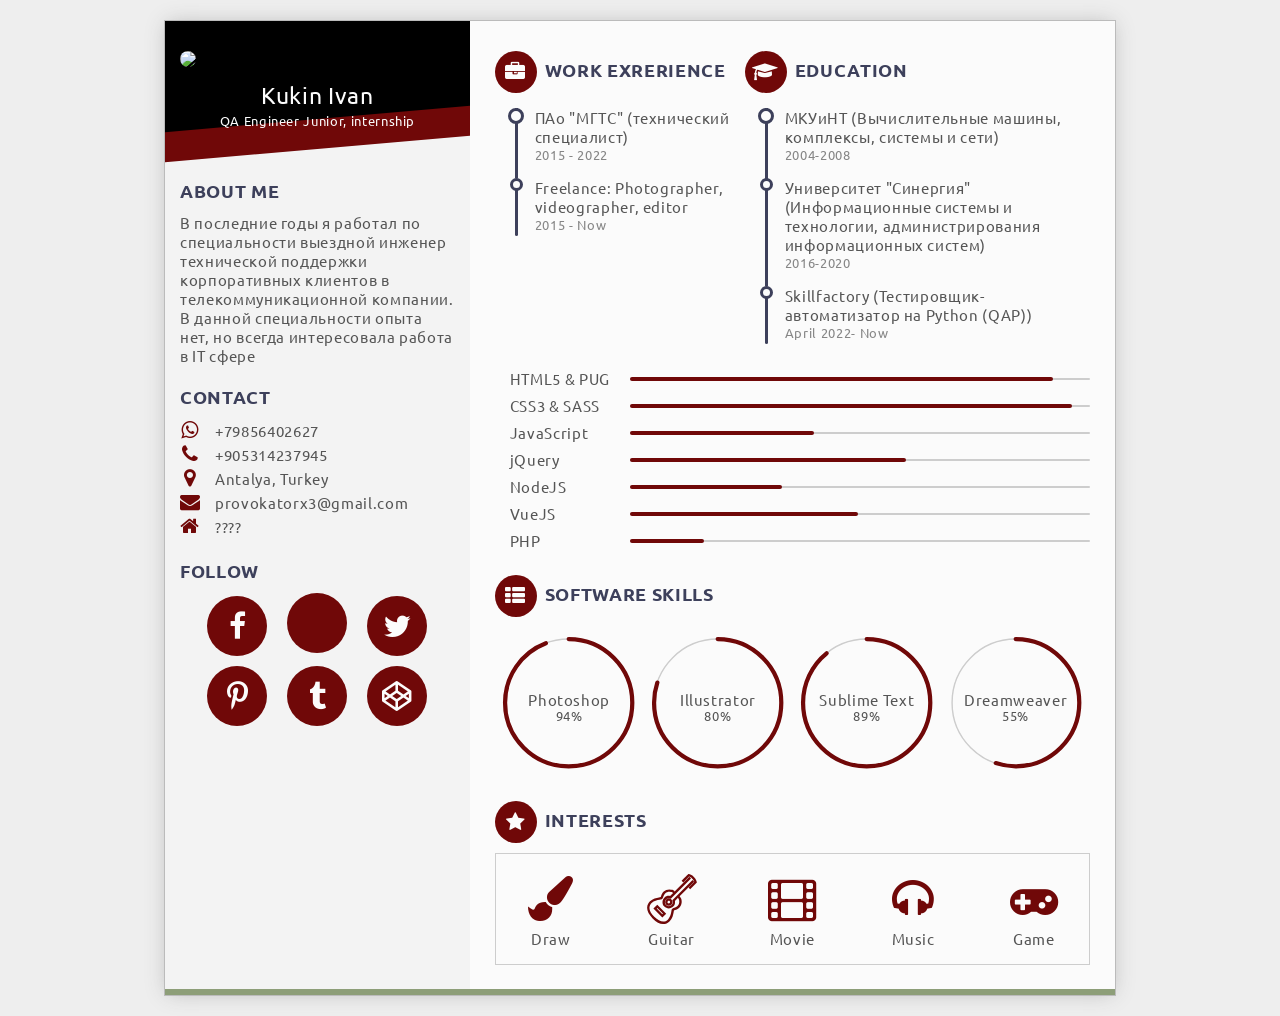
==== index.html @ 9e86ad38 "facebook _blank" ====
<!DOCTYPE html>
<html lang="en" >
<head>
  <meta charset="UTF-8">
  <title>CodePen - Resume</title>
  <link rel='stylesheet' href='https://fonts.googleapis.com/css?family=Ubuntu'>
<link rel='stylesheet' href='https://cdnjs.cloudflare.com/ajax/libs/font-awesome/4.6.3/css/font-awesome.css'>
<link rel='stylesheet' href='https://s.plurk.com/0e89357f530f0a843c68440a020d4eb5.css'><link rel="stylesheet" href="./style.css">

</head>
<body>
<!-- partial:index.partial.html -->
<div class="resume">
  <div class="base">
    <div class="profile">
      <div class="photo"><img src="https://i.ibb.co/k9qRHDN/0-DSC07880.jpg"/></div>
      <div class="info">
        <h4 class="name">Kukin Ivan</h4><small class="job">QA Engineer Junior, internship</small>
      </div>
    </div>
    <div class="about">
      <h3>About me</h3>В последние годы я работал по специальности выездной инженер технической поддержки корпоративных клиентов в телекоммуникационной компании.
В данной специальности опыта нет, но всегда интересовала работа в IT сфере
    </div>
    <div class="contact">
      <h3>Contact</h3>
      <div class="call"><i class="fa fa-whatsapp"></i><span>+79856402627</span></div>
		<div class="call"><i class="fa fa-phone"></i><span>+905314237945</span></div>
      <div class="address"><i class="fa fa-map-marker"></i><span>Antalya, Turkey</span></div>
      <div class="email"><i class="fa fa-envelope"></i><span>provokatorx3@gmail.com</span></div>
      <div class="website"><a href="http://codepen.io/xichen" target="_blank"> <i class="fa fa-home"></i><span>????</span></a></div>
    </div>
    <div class="follow">
      <h3>Follow</h3>
      <div class="box"><a href="https://www.facebook.com/ivan.kukin" target="_blank"><i class="fa fa-facebook"></i></a><a href="javascript:void(0);"><i class="pif-plurkapp"></i></a><a href="javascript:void(0);"><i class="fa fa-twitter"></i></a><a href="javascript:void(0);"><i class="fa fa-pinterest-p"></i></a><a href="javascript:void(0);"><i class="fa fa-tumblr"></i></a><a href="https://codepen.io/xichen/" target="_blank"><i class="fa fa-codepen"></i></a></div>
    </div>
  </div>
  <div class="func">
    <div class="work">
      <h3><i class="fa fa-briefcase"></i>Work Exrerience</h3>
      <ul>
        <li><span>ПАо "МГТС" (технический специалист)</span><small>2015 - 2022</small></li>
        <li><span>Freelance: Photographer, videographer, editor</span><small>2015 - Now</small></li>
    </div>
    <div class="edu">
      <h3><i class="fa fa-graduation-cap"></i>Education</h3>
      <ul>
        <li><span>МКУиНТ (Вычислительные машины, комплексы, системы и сети)</span><small>2004-2008</small></li>
        <li><span>Университет "Синергия" (Информационные системы и технологии, администрирования информационных систем)</span><small>2016-2020</small></li>
		<li><span>Skillfactory (Тестировщик-автоматизатор на Python (QAP))</span><small>April 2022- Now</small></li>
      </ul>
    </div>
    <div class="skills-prog">
<ul>
    <li data-percent="92"><span>HTML5 & PUG</span>
          <div class="skills-bar">
            <div class="bar"></div>
          </div>
    </li>
        <li data-percent="96"><span>CSS3 & SASS</span>
          <div class="skills-bar">
            <div class="bar"></div>
          </div>
        </li>
        <li data-percent="40"><span>JavaScript</span>
          <div class="skills-bar">
            <div class="bar"></div>
          </div>
        </li>
        <li data-percent="60"><span>jQuery</span>
          <div class="skills-bar">
            <div class="bar"></div>
          </div>
        </li>
        <li data-percent="33"><span>NodeJS</span>
          <div class="skills-bar">
            <div class="bar"></div>
          </div>
        </li>
        <li data-percent="52"><span>VueJS</span>
          <div class="skills-bar">
            <div class="bar"></div>
          </div>
        </li>
        <li data-percent="20"><span>PHP</span>
          <div class="skills-bar">
            <div class="bar"></div>
          </div>
        </li>
      </ul>
</div>
    <div class="skills-soft">
      <h3><i class="fa fa-th-list"></i>Software Skills</h3>
      <ul>
        <li data-percent="94">
          <svg viewbox="0 0 100 100">
            <circle cx="50" cy="50" r="45"></circle>
            <circle class="cbar" cx="50" cy="50" r="45"></circle>
          </svg><span>Photoshop</span><small></small>
        </li>
        <li data-percent="80">
          <svg viewbox="0 0 100 100">
            <circle cx="50" cy="50" r="45"></circle>
            <circle class="cbar" cx="50" cy="50" r="45"></circle>
          </svg><span>Illustrator</span><small></small>
        </li>
        <li data-percent="89">
          <svg viewbox="0 0 100 100">
            <circle cx="50" cy="50" r="45"></circle>
            <circle class="cbar" cx="50" cy="50" r="45"></circle>
          </svg><span>Sublime Text</span><small></small>
        </li>
        <li data-percent="55">
          <svg viewbox="0 0 100 100">
            <circle cx="50" cy="50" r="45"></circle>
            <circle class="cbar" cx="50" cy="50" r="45"></circle>
          </svg><span>Dreamweaver</span><small></small>
        </li>
      </ul>
    </div>
    <div class="interests">
      <h3><i class="fa fa-star"></i>Interests</h3>
      <div class="interests-items">
        <div class="draw"><i class="fa fa-paint-brush"></i><span>Draw</span></div>
        <div class="guitar"><i class="guitar">
            <svg xmlns="http://www.w3.org/2000/svg" viewbox="0 0 53.858 53.858">
              <path d="M6.901,37.275l9.621,9.62l4.185-4.184l-9.622-9.624L6.901,37.275z M11.085,36.64l6.019,6.019l-0.593,0.618l-6.059-6.003L11.085,36.64z"></path>
              <path d="M36.868,26.667c-0.353-0.705-0.856-1.542-1.346-2.242l-0.366-0.523l-0.088,0.06L50.797,8.235L49.02,6.461L27.277,28.204l0.252,0.754c0.543,1.579,0.152,3.29-1.022,4.464c-1.669,1.668-4.34,1.669-6.009-0.001c-0.784-0.782-1.232-1.9-1.232-3.067c0-1.143,0.438-2.21,1.232-3.005c1.124-1.123,2.881-1.546,4.408-1.018l0.748,0.25L47.396,4.839l-1.836-1.837L29.236,19.276l0.504-0.856l-0.705-0.473c-0.6-0.375-1.231-0.742-1.753-0.872c-0.72-0.227-1.862-0.498-3.213-0.498c-2.318,0-4.399,0.822-6.015,2.377c-1.597,1.533-2.323,3.29-2.875,4.812l-0.069,0.186c-0.09,0.246-0.268,0.732-0.365,0.901c-0.359,0.105-1.264,0.299-1.836,0.366c-2.677,0.509-6.723,1.279-9.691,4.248c-1.125,1.125-3.021,3.529-3.092,7.005c0,3.62,1.996,7.452,5.934,11.39c3.979,3.979,7.791,5.997,11.329,5.997c2.581,0,4.889-1.009,7.066-3.093c2.968-2.968,3.738-7.01,4.247-9.689c0.05-0.199,0.109-0.512,0.171-0.838c0.05-0.26,0.125-0.657,0.176-0.874c0.246-0.135,0.703-0.342,1.166-0.496c1.475-0.536,3.184-1.245,4.818-2.88c3.178-3.372,2.371-7.568,1.879-9.216L36.868,26.667zM24.847,23.653c-2.265-0.469-4.627,0.241-6.185,1.86c-2.652,2.652-2.652,6.967,0,9.621c1.259,1.259,3.001,1.981,4.78,1.981c1.778,0,3.52-0.723,4.779-1.981c1.623-1.621,2.318-3.96,1.86-6.184l3.281-3.282l0.108,0.162c0.365,0.545,0.758,1.166,0.907,1.616c0.554,1.884,0.782,4.579-1.271,6.727c-1.141,1.197-2.512,1.787-3.826,2.248c-1.058,0.377-1.802,0.715-2.28,1.264l-0.095,0.123c-0.237,0.396-0.427,1.125-0.699,2.692c-0.359,2.051-1.027,5.867-3.528,8.429c-1.555,1.556-3.305,2.344-5.2,2.344c-2.856,0.001-6.192-1.793-9.645-5.185c-3.499-3.497-5.244-6.729-5.188-9.615c0-2.383,1.275-4.16,2.345-5.229c2.489-2.488,6.207-3.139,8.424-3.527c1.591-0.265,2.321-0.47,2.786-0.782l0.122-0.106c0.477-0.407,0.74-1.046,1.046-1.786l0.279-0.68c0.464-1.169,0.99-2.494,2.163-3.612c1.147-1.097,2.573-1.652,4.237-1.652c1.184,0,2.166,0.288,2.466,0.376c0.149,0.05,0.391,0.183,0.625,0.312c0.214,0.118,0.432,0.236,0.628,0.324l0.381,0.254L24.847,23.653z"></path>
              <path d="M23.458,26.252c-1.04,0.075-2.044,0.525-2.757,1.238c-0.762,0.762-1.174,1.772-1.161,2.844c0.013,1.041,0.429,2.003,1.161,2.699c0.77,0.771,1.739,1.178,2.804,1.178c1.035,0,2.056-0.43,2.803-1.177c0.77-0.769,1.177-1.739,1.177-2.802c0-1.034-0.43-2.056-1.177-2.802c-0.768-0.77-1.735-1.178-2.842-1.178C23.462,26.252,23.46,26.252,23.458,26.252z M22.477,29.327c0.265-0.265,0.659-0.43,1.027-0.43c0.409,0,0.735,0.136,1.07,0.468c0.198,0.166,0.326,0.529,0.326,0.928c0,0.408-0.137,0.735-0.43,1.028c-0.521,0.518-1.489,0.546-1.993,0C21.927,30.771,21.927,29.876,22.477,29.327z"></path>
              <path d="M53.605,8.544l-0.002,0c-0.109-0.623-0.848-3.106-3.078-5.336c-2.085-2.084-4.648-2.96-5.332-3.079L44.546,0l-0.491,0.491c0,0-5.991,5.991-6.301,6.3l-0.457,0.455l1.775,1.776L45.295,2.8c0.867,0.332,2.211,0.988,3.455,2.184c1.186,1.185,1.848,2.562,2.184,3.455l-6.221,6.223l1.773,1.774l7.248-7.246L53.605,8.544z"></path>
            </svg></i><span>Guitar</span></div>
        <div class="movie"><i class="fa fa-film"></i><span>Movie</span></div>
        <div class="music"><i class="fa fa-headphones"></i><span>Music</span></div>
        <div class="game"><i class="fa fa-gamepad"></i><span>Game</span></div>
      </div>
    </div>
  </div>
</div>
<!-- partial -->
  <script src='https://cdnjs.cloudflare.com/ajax/libs/jquery/2.2.4/jquery.min.js'></script><script  src="./script.js"></script>

</body>
</html>
---- style.css ----
@charset "UTF-8";
* {
  outline: none;
}

body, html {
  margin: 0;
  background: #eee;
  font-family: "Ubuntu", "微軟正黑體", sans-serif;
  letter-spacing: 0.65px;
  font-size: 15px;
  color: #555;
  cursor: default;
}

a {
  text-decoration: none;
  color: #555;
  display: block;
  transition-duration: 0.3s;
}

ul {
  list-style-type: none;
  padding: 0;
}

h3 {
  color: #3d405b;
  margin: 10px 0;
  text-transform: uppercase;
  font-size: 18px;
}

.resume {
  width: 950px;
  background: #fbfbfb;
  margin: 20px auto;
  border: 1px solid #bbb;
  box-shadow: 0 0 20px -3px #bbb;
  position: relative;
  display: flex;
}
.resume::before {
  content: "";
  width: 100%;
  height: 6px;
  background: #8d9e78;
  position: absolute;
  bottom: 0;
  left: 0;
}
.resume::after {
  content: "";
  display: block;
  clear: both;
}
.resume .base, .resume .func {
  box-sizing: border-box;
  float: left;
}
.resume .base > div, .resume .func > div {
  padding-bottom: 10px;
}
.resume .base > div:last-of-type, .resume .func > div:last-of-type {
  padding-bottom: 0;
}
.resume .base {
  width: 330px;
  padding: 30px 15px;
  background: rgba(238, 238, 238, 0.6);
}
.resume .base .profile {
  background: #000000;
  padding: 30px 15px 5px 15px;
  margin: -30px -15px 45px -15px;
  position: relative;
  z-index: 2;
}
.resume .base .profile::after {
  content: "";
  position: absolute;
  background: #700808;
  width: 100%;
  height: 30px;
  bottom: -15px;
  left: 0;
  transform: skewY(-5deg);
  z-index: -1;
}
.resume .base .profile .photo img {
  width: 100%;
  border-radius: 50%;
}
.resume .base .profile .info {
  text-align: center;
  color: #fcfcfc;
}
.resume .base .profile .info .name {
  margin-top: 10px;
  margin-bottom: 0;
  font-size: 1.5em;
  font-weight: normal;
}
.resume .base .contact div {
  line-height: 24px;
}
.resume .base .contact div a:hover {
  color: #e07a5f;
}
.resume .base .contact div a:hover span::after {
  width: 100%;
}
.resume .base .contact div:hover i {
  color: #e07a5f;
}
.resume .base .contact div i {
  color: #700808;
  width: 20px;
  height: 20px;
  font-size: 20px;
  text-align: center;
  margin-right: 15px;
  transition-duration: 0.3s;
}
.resume .base .contact div span {
  position: relative;
}
.resume .base .contact div span::after {
  content: "";
  position: absolute;
  background: #e07a5f;
  height: 1px;
  width: 0;
  bottom: 0;
  left: 0;
  transition-duration: 0.3s;
}
.resume .base .follow .box {
  text-align: center;
  vertical-align: middle;
}
.resume .base .follow .box a {
  display: inline-block;
  vertical-align: text-bottom;
}
.resume .base .follow .box a:hover i {
  background: #e07a5f;
  border-radius: 5px;
  transform: rotate(45deg) scale(0.8);
}
.resume .base .follow .box a:hover i::before {
  transform: rotate(-45deg) scale(1.5);
}
.resume .base .follow .box i {
  display: inline-block;
  font-size: 30px;
  background: #700808;
  width: 60px;
  height: 60px;
  border-radius: 50%;
  line-height: 60px;
  color: #fcfcfc;
  margin: 0 10px 10px 10px;
  transition-duration: 0.3s;
}
.resume .base .follow .box i::before {
  transition-duration: 0.3s;
}
.resume .base .follow .box i.fa::before {
  display: block;
}
.resume .func {
  width: 700px;
  padding: 30px 25px;
}
.resume .func:hover > div {
  transition-duration: 0.3s;
}
.resume .func:hover > div:hover h3 {
  letter-spacing: 1.6px;
}
.resume .func:hover > div:hover h3 i {
  transform: scale(1.2);
}
.resume .func:hover > div:not(:hover) {
  opacity: 0.5;
}
.resume .func h3 {
  transition-duration: 0.3s;
  margin-top: 0;
}
.resume .func h3 i {
  color: #fcfcfc;
  background: #700808;
  width: 42px;
  height: 42px;
  font-size: 20px;
  line-height: 42px;
  border-radius: 50%;
  text-align: center;
  vertical-align: middle;
  margin-right: 8px;
  transition-duration: 0.3s;
}
.resume .func .work, .resume .func .edu {
  float: left;
}
.resume .func .work small, .resume .func .edu small {
  display: block;
  opacity: 0.7;
}
.resume .func .work ul li, .resume .func .edu ul li {
  position: relative;
  margin-left: 15px;
  padding-left: 25px;
  padding-bottom: 15px;
}
.resume .func .work ul li:hover::before, .resume .func .edu ul li:hover::before {
  animation: circle 1.2s infinite;
}
.resume .func .work ul li:hover span, .resume .func .edu ul li:hover span {
  color: #e07a5f;
}
@keyframes circle {
  from {
    box-shadow: 0 0 0 0px #3d405b;
  }
  to {
    box-shadow: 0 0 0 6px rgba(61, 64, 91, 0);
  }
}
.resume .func .work ul li:first-of-type::before, .resume .func .edu ul li:first-of-type::before {
  width: 10px;
  height: 10px;
  left: -2px;
}
.resume .func .work ul li:last-of-type, .resume .func .edu ul li:last-of-type {
  padding-bottom: 3px;
}
.resume .func .work ul li:last-of-type::after, .resume .func .edu ul li:last-of-type::after {
  border-radius: 1.5px;
}
.resume .func .work ul li::before, .resume .func .work ul li::after, .resume .func .edu ul li::before, .resume .func .edu ul li::after {
  content: "";
  display: block;
  position: absolute;
}
.resume .func .work ul li::before, .resume .func .edu ul li::before {
  width: 7px;
  height: 7px;
  border: 3px solid #3d405b;
  background: #fcfcfc;
  border-radius: 50%;
  left: 0;
  z-index: 1;
}
.resume .func .work ul li::after, .resume .func .edu ul li::after {
  width: 3px;
  height: 100%;
  background: #3d405b;
  left: 5px;
  top: 0;
}
.resume .func .work ul li span, .resume .func .edu ul li span {
  transition-duration: 0.3s;
}
.resume .func .work {
  width: 42%;
}
.resume .func .edu {
  width: 58%;
}
.resume .func .skills-prog {
  clear: both;
}
.resume .func .skills-prog ul {
  margin-left: 15px;
}
.resume .func .skills-prog ul li {
  margin-bottom: 8px;
  display: flex;
  align-items: center;
  transition-duration: 0.3s;
}
.resume .func .skills-prog ul li:hover {
  color: #e07a5f;
}
.resume .func .skills-prog ul li:hover .skills-bar .bar {
  background: #e07a5f;
  box-shadow: 0 0 0 1px #e07a5f;
}
.resume .func .skills-prog ul li span {
  display: block;
  width: 120px;
}
.resume .func .skills-prog ul li .skills-bar {
  background: #cdcdcd;
  height: 2px;
  width: calc(100% - 120px);
  position: relative;
  border-radius: 2px;
}
.resume .func .skills-prog ul li .skills-bar .bar {
  position: absolute;
  top: -1px;
  height: 4px;
  background: #700808;
  box-shadow: 0 0 0 #700808;
  border-radius: 5px;
}
.resume .func .skills-soft ul {
  display: flex;
  justify-content: space-between;
  text-align: center;
}
.resume .func .skills-soft ul li {
  position: relative;
}
.resume .func .skills-soft ul li:hover svg .cbar {
  stroke: #e07a5f;
  stroke-width: 4px;
}
.resume .func .skills-soft ul li:hover span, .resume .func .skills-soft ul li:hover small {
  transform: scale(1.2);
}
.resume .func .skills-soft ul li svg {
  width: 95%;
  fill: transparent;
  transform: rotate(-90deg);
}
.resume .func .skills-soft ul li svg circle {
  stroke-width: 1px;
  stroke: #cdcdcd;
}
.resume .func .skills-soft ul li svg .cbar {
  stroke-width: 3px;
  stroke: #700808;
  stroke-linecap: round;
}
.resume .func .skills-soft ul li span, .resume .func .skills-soft ul li small {
  position: absolute;
  display: block;
  width: 100%;
  top: 52%;
  transition-duration: 0.3s;
}
.resume .func .skills-soft ul li span {
  top: 40%;
}
.resume .func .interests-items {
  box-sizing: border-box;
  padding: 15px;
  width: 100%;
  border: 1px solid #cdcdcd;
  text-align: center;
  display: flex;
  justify-content: space-between;
}
.resume .func .interests-items div {
  display: inline-block;
  width: 80px;
  height: 80px;
}
.resume .func .interests-items div:hover i {
  transform: scale(1.2);
}
.resume .func .interests-items div:hover span {
  color: #e07a5f;
  transition-duration: 0.3s;
}
.resume .func .interests-items div i {
  font-size: 45px;
  width: 60px;
  height: 60px;
  line-height: 60px;
  color: #700808;
  transition-duration: 0.3s;
}
.resume .func .interests-items div i.guitar {
  display: block;
  margin: 0 auto;
}
.resume .func .interests-items div i.guitar svg {
  width: 50px;
  height: 50px;
  margin-top: 5px;
  fill: #700808;
}
.resume .func .interests-items div span {
  display: block;
}
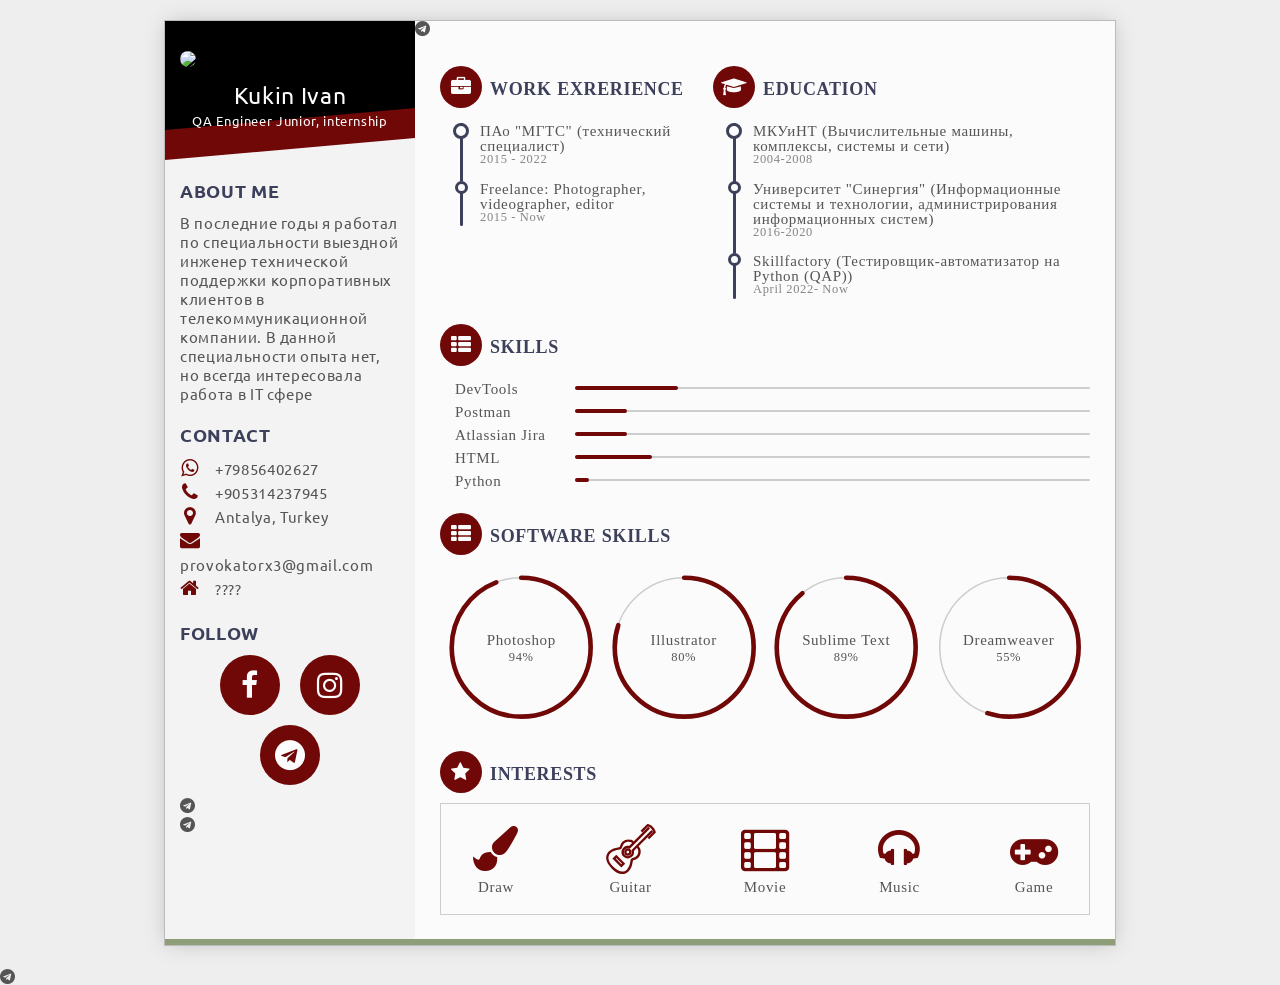
==== commit 561d2850: "add social link" ====
--- a/index.html
+++ b/index.html
@@ -4,7 +4,7 @@
   <meta charset="UTF-8">
   <title>CodePen - Resume</title>
   <link rel='stylesheet' href='https://fonts.googleapis.com/css?family=Ubuntu'>
-<link rel='stylesheet' href='https://cdnjs.cloudflare.com/ajax/libs/font-awesome/4.6.3/css/font-awesome.css'>
+<link rel='stylesheet' href='https://cdnjs.cloudflare.com/ajax/libs/font-awesome/4.7.0/css/font-awesome.css'>
 <link rel='stylesheet' href='https://s.plurk.com/0e89357f530f0a843c68440a020d4eb5.css'><link rel="stylesheet" href="./style.css">
 
 </head>
@@ -32,7 +32,7 @@
     </div>
     <div class="follow">
       <h3>Follow</h3>
-      <div class="box"><a href="https://www.facebook.com/ivan.kukin" target="_blank"><i class="fa fa-facebook"></i></a><a href="javascript:void(0);"><i class="pif-plurkapp"></i></a><a href="javascript:void(0);"><i class="fa fa-twitter"></i></a><a href="javascript:void(0);"><i class="fa fa-pinterest-p"></i></a><a href="javascript:void(0);"><i class="fa fa-tumblr"></i></a><a href="https://codepen.io/xichen/" target="_blank"><i class="fa fa-codepen"></i></a></div>
+      <div class="box"><a href="https://www.facebook.com/ivan.kukin" target="_blank"><i class="fa fa-facebook"></i></a><a href="https://www.instagram.com/provocatorx3/" target="_blank"><i class="fa fa-instagram"></i></a><a href="https://t.me/Provox3" target="_blank"><i class="fa fa-telegram"></a></div>
     </div>
   </div>
   <div class="func">
@@ -51,38 +51,29 @@
       </ul>
     </div>
     <div class="skills-prog">
+		<h3><i class="fa fa-th-list"></i>Skills</h3>
 <ul>
-    <li data-percent="92"><span>HTML5 & PUG</span>
+    <li data-percent="20"><span>DevTools</span>
           <div class="skills-bar">
             <div class="bar"></div>
           </div>
     </li>
-        <li data-percent="96"><span>CSS3 & SASS</span>
+        <li data-percent="10"><span>Postman</span>
           <div class="skills-bar">
             <div class="bar"></div>
           </div>
         </li>
-        <li data-percent="40"><span>JavaScript</span>
+        <li data-percent="10"><span>Atlassian Jira</span>
           <div class="skills-bar">
             <div class="bar"></div>
           </div>
         </li>
-        <li data-percent="60"><span>jQuery</span>
+        <li data-percent="15"><span>HTML</span>
           <div class="skills-bar">
             <div class="bar"></div>
           </div>
         </li>
-        <li data-percent="33"><span>NodeJS</span>
-          <div class="skills-bar">
-            <div class="bar"></div>
-          </div>
-        </li>
-        <li data-percent="52"><span>VueJS</span>
-          <div class="skills-bar">
-            <div class="bar"></div>
-          </div>
-        </li>
-        <li data-percent="20"><span>PHP</span>
+        <li data-percent="3"><span>Python</span>
           <div class="skills-bar">
             <div class="bar"></div>
           </div>
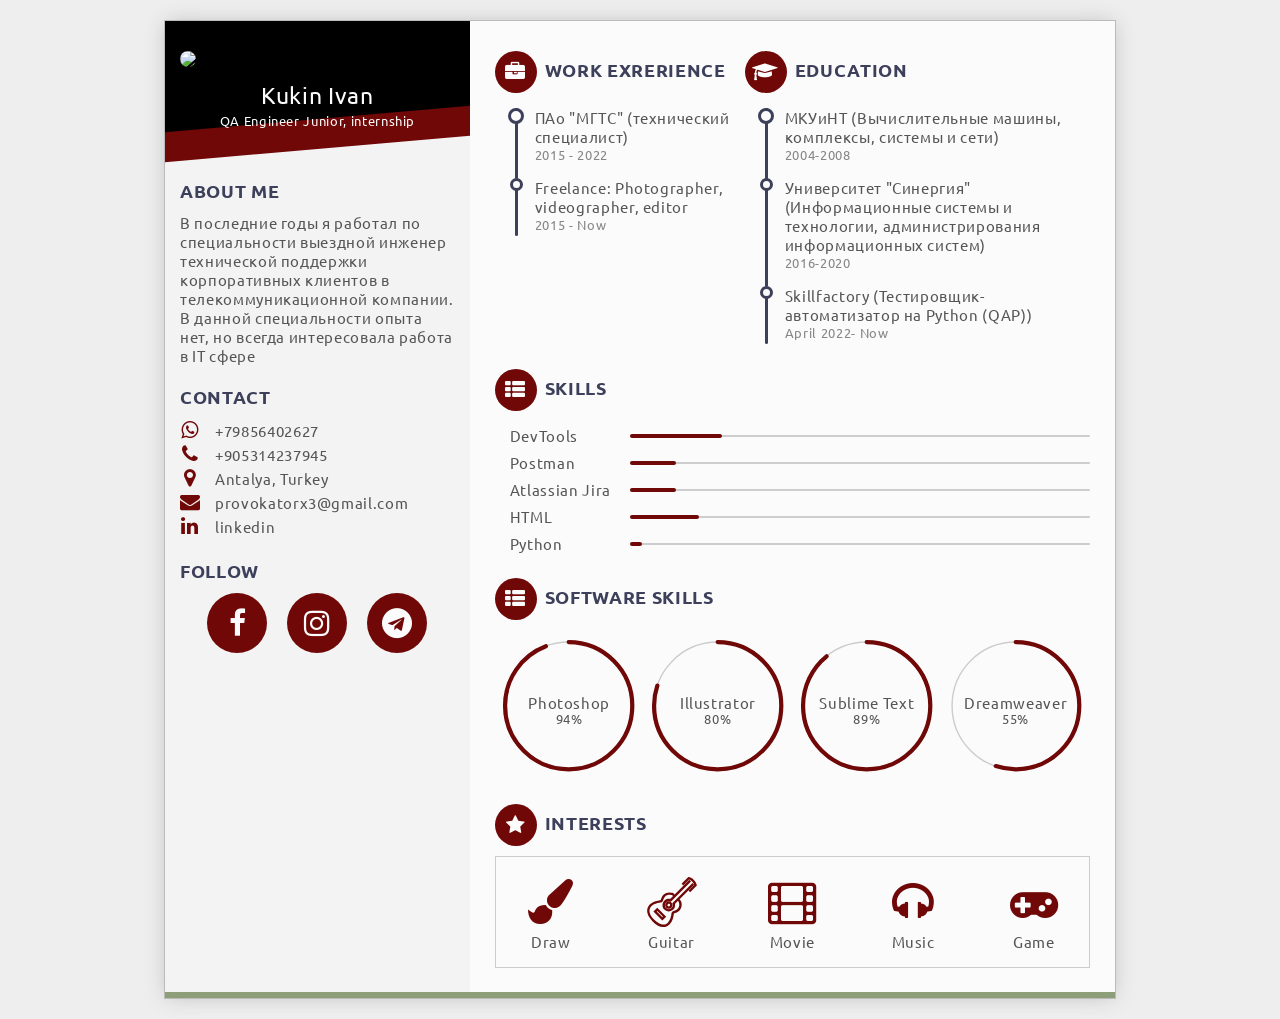
==== commit 3f083254: "add social link" ====
--- a/index.html
+++ b/index.html
@@ -28,11 +28,11 @@
 		<div class="call"><i class="fa fa-phone"></i><span>+905314237945</span></div>
       <div class="address"><i class="fa fa-map-marker"></i><span>Antalya, Turkey</span></div>
       <div class="email"><i class="fa fa-envelope"></i><span>provokatorx3@gmail.com</span></div>
-      <div class="website"><a href="http://codepen.io/xichen" target="_blank"> <i class="fa fa-home"></i><span>????</span></a></div>
+      <div class="website"><a href="https://www.linkedin.com/in/ivan-kukin-360558244/" target="_blank"> <i class="fa fa-linkedin"></i><span>linkedin</span></a></div>
     </div>
     <div class="follow">
       <h3>Follow</h3>
-      <div class="box"><a href="https://www.facebook.com/ivan.kukin" target="_blank"><i class="fa fa-facebook"></i></a><a href="https://www.instagram.com/provocatorx3/" target="_blank"><i class="fa fa-instagram"></i></a><a href="https://t.me/Provox3" target="_blank"><i class="fa fa-telegram"></a></div>
+      <div class="box"><a href="https://www.facebook.com/ivan.kukin" target="_blank"><i class="fa fa-facebook"></i></a><a href="https://www.instagram.com/provocatorx3/" target="_blank"><i class="fa fa-instagram"></i></a><a href="https://t.me/Provox3" target="_blank"><i class="fa fa-telegram"></i></a></div>
     </div>
   </div>
   <div class="func">
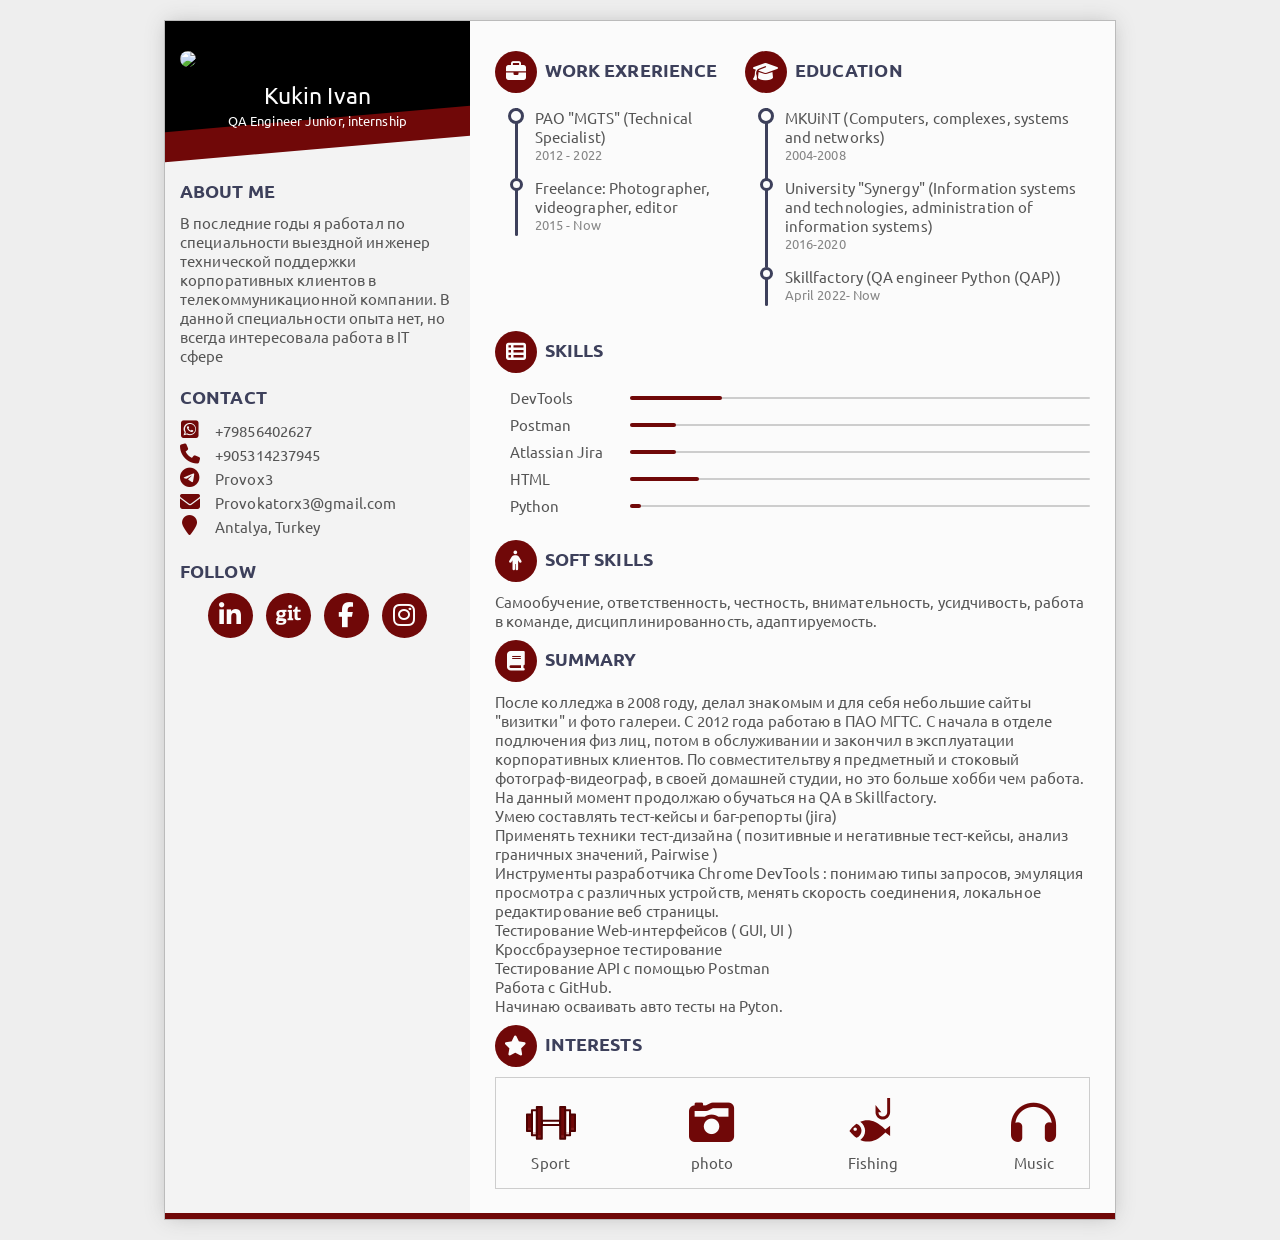
==== commit 4382906e: "edit Follow, add  soft skills and summary" ====
--- a/index.html
+++ b/index.html
@@ -4,7 +4,8 @@
   <meta charset="UTF-8">
   <title>CodePen - Resume</title>
   <link rel='stylesheet' href='https://fonts.googleapis.com/css?family=Ubuntu'>
-<link rel='stylesheet' href='https://cdnjs.cloudflare.com/ajax/libs/font-awesome/4.7.0/css/font-awesome.css'>
+<link rel='stylesheet' href='https://cdnjs.cloudflare.com/ajax/libs/font-awesome/6.1.1/css/all.css'>
+
 <link rel='stylesheet' href='https://s.plurk.com/0e89357f530f0a843c68440a020d4eb5.css'><link rel="stylesheet" href="./style.css">
 
 </head>
@@ -24,30 +25,37 @@
     </div>
     <div class="contact">
       <h3>Contact</h3>
-      <div class="call"><i class="fa fa-whatsapp"></i><span>+79856402627</span></div>
-		<div class="call"><i class="fa fa-phone"></i><span>+905314237945</span></div>
-      <div class="address"><i class="fa fa-map-marker"></i><span>Antalya, Turkey</span></div>
-      <div class="email"><i class="fa fa-envelope"></i><span>provokatorx3@gmail.com</span></div>
-      <div class="website"><a href="https://www.linkedin.com/in/ivan-kukin-360558244/" target="_blank"> <i class="fa fa-linkedin"></i><span>linkedin</span></a></div>
+      <div class="call"><i class="fa-brands fa-whatsapp-square"></i><span>+79856402627</span></div>
+	  <div class="call"><i class="fa fa-phone"></i><span>+905314237945</span></div>
+      <div class="website"><a href="https://t.me/Provox3" target="_blank"> <i class="fa-brands fa-telegram"></i><span>Provox3</span></a></div>
+	  <div class="email"><a href="mailto:Provokatorx3@gmail.com"> <i class="fa fa-envelope"></i><span>Provokatorx3@gmail.com</span></a></div>
+	  <div class="address"><i class="fa fa-map-marker"></i><span>Antalya, Turkey</span></div>
     </div>
     <div class="follow">
       <h3>Follow</h3>
-      <div class="box"><a href="https://www.facebook.com/ivan.kukin" target="_blank"><i class="fa fa-facebook"></i></a><a href="https://www.instagram.com/provocatorx3/" target="_blank"><i class="fa fa-instagram"></i></a><a href="https://t.me/Provox3" target="_blank"><i class="fa fa-telegram"></i></a></div>
+      <div class="box">
+		  <a href="https://www.linkedin.com/in/ivan-kukin-360558244/" target="_blank"><i class="fa-brands fa-linkedin-in"></i></a>
+		  <a href="https://github.com/KukinIvan" target="_blank"><i class="fa-brands fa-git"></i></a>
+		  <a href="https://www.facebook.com/ivan.kukin" target="_blank"><i class="fa-brands fa-facebook-f"></i></a>
+		  <a href="https://www.instagram.com/provocatorx3/" target="_blank"><i class="fa-brands fa-instagram"></i></a>
+		</div>
     </div>
+	  
+	  
   </div>
   <div class="func">
     <div class="work">
       <h3><i class="fa fa-briefcase"></i>Work Exrerience</h3>
       <ul>
-        <li><span>ПАо "МГТС" (технический специалист)</span><small>2015 - 2022</small></li>
+        <li><span>PAO "MGTS" (Technical Specialist)</span><small>2012 - 2022</small></li>
         <li><span>Freelance: Photographer, videographer, editor</span><small>2015 - Now</small></li>
     </div>
     <div class="edu">
       <h3><i class="fa fa-graduation-cap"></i>Education</h3>
       <ul>
-        <li><span>МКУиНТ (Вычислительные машины, комплексы, системы и сети)</span><small>2004-2008</small></li>
-        <li><span>Университет "Синергия" (Информационные системы и технологии, администрирования информационных систем)</span><small>2016-2020</small></li>
-		<li><span>Skillfactory (Тестировщик-автоматизатор на Python (QAP))</span><small>April 2022- Now</small></li>
+        <li><span>MKUiNT (Computers, complexes, systems and networks)</span><small>2004-2008</small></li>
+        <li><span>University "Synergy" (Information systems and technologies, administration of information systems)</span><small>2016-2020</small></li>
+		<li><span>Skillfactory (QA engineer Python (QAP))</span><small>April 2022- Now</small></li>
       </ul>
     </div>
     <div class="skills-prog">
@@ -80,49 +88,42 @@
         </li>
       </ul>
 </div>
+		<div class="skills-soft">
+      <h3><i class="fa fa-male"></i>Soft Skills</h3>
+		Самообучение, ответственность, честность, внимательность, усидчивость, работа в команде, дисциплинированность, адаптируемость.	
+		
+		</div>
     <div class="skills-soft">
-      <h3><i class="fa fa-th-list"></i>Software Skills</h3>
-      <ul>
-        <li data-percent="94">
-          <svg viewbox="0 0 100 100">
-            <circle cx="50" cy="50" r="45"></circle>
-            <circle class="cbar" cx="50" cy="50" r="45"></circle>
-          </svg><span>Photoshop</span><small></small>
-        </li>
-        <li data-percent="80">
-          <svg viewbox="0 0 100 100">
-            <circle cx="50" cy="50" r="45"></circle>
-            <circle class="cbar" cx="50" cy="50" r="45"></circle>
-          </svg><span>Illustrator</span><small></small>
-        </li>
-        <li data-percent="89">
-          <svg viewbox="0 0 100 100">
-            <circle cx="50" cy="50" r="45"></circle>
-            <circle class="cbar" cx="50" cy="50" r="45"></circle>
-          </svg><span>Sublime Text</span><small></small>
-        </li>
-        <li data-percent="55">
-          <svg viewbox="0 0 100 100">
-            <circle cx="50" cy="50" r="45"></circle>
-            <circle class="cbar" cx="50" cy="50" r="45"></circle>
-          </svg><span>Dreamweaver</span><small></small>
-        </li>
-      </ul>
+      <h3><i class="fa fa-book"></i>Summary</h3>
+      После колледжа в 2008 году, делал знакомым и для себя небольшие сайты "визитки" и фото галереи.
+С 2012 года работаю в ПАО МГТС. С начала в отделе подлючения физ лиц, потом в обслуживании и закончил в эксплуатации корпоративных клиентов.
+По совместительтву я предметный и стоковый фотограф-видеограф, в своей домашней студии, но это больше хобби чем работа.
+<br>На данный момент продолжаю обучаться на QA в Skillfactory.
+<br>Умею составлять тест-кейсы и баг-репорты (jira)
+<br>Применять техники тест-дизайна ( позитивные и негативные тест-кейсы, анализ граничных значений, Pairwise )
+<br>Инструменты разработчика Chrome DevTools : понимаю типы запросов, эмуляция просмотра с различных устройств, менять скорость соединения, локальное редактирование веб страницы.
+<br>Тестирование Web-интерфейсов ( GUI, UI )
+<br>Кроссбраузерное тестирование
+<br>Тестирование API с помощью Postman
+<br>Работа c GitHub.
+
+<br>Начинаю осваивать авто тесты на Pyton.
     </div>
     <div class="interests">
       <h3><i class="fa fa-star"></i>Interests</h3>
       <div class="interests-items">
-        <div class="draw"><i class="fa fa-paint-brush"></i><span>Draw</span></div>
-        <div class="guitar"><i class="guitar">
-            <svg xmlns="http://www.w3.org/2000/svg" viewbox="0 0 53.858 53.858">
-              <path d="M6.901,37.275l9.621,9.62l4.185-4.184l-9.622-9.624L6.901,37.275z M11.085,36.64l6.019,6.019l-0.593,0.618l-6.059-6.003L11.085,36.64z"></path>
-              <path d="M36.868,26.667c-0.353-0.705-0.856-1.542-1.346-2.242l-0.366-0.523l-0.088,0.06L50.797,8.235L49.02,6.461L27.277,28.204l0.252,0.754c0.543,1.579,0.152,3.29-1.022,4.464c-1.669,1.668-4.34,1.669-6.009-0.001c-0.784-0.782-1.232-1.9-1.232-3.067c0-1.143,0.438-2.21,1.232-3.005c1.124-1.123,2.881-1.546,4.408-1.018l0.748,0.25L47.396,4.839l-1.836-1.837L29.236,19.276l0.504-0.856l-0.705-0.473c-0.6-0.375-1.231-0.742-1.753-0.872c-0.72-0.227-1.862-0.498-3.213-0.498c-2.318,0-4.399,0.822-6.015,2.377c-1.597,1.533-2.323,3.29-2.875,4.812l-0.069,0.186c-0.09,0.246-0.268,0.732-0.365,0.901c-0.359,0.105-1.264,0.299-1.836,0.366c-2.677,0.509-6.723,1.279-9.691,4.248c-1.125,1.125-3.021,3.529-3.092,7.005c0,3.62,1.996,7.452,5.934,11.39c3.979,3.979,7.791,5.997,11.329,5.997c2.581,0,4.889-1.009,7.066-3.093c2.968-2.968,3.738-7.01,4.247-9.689c0.05-0.199,0.109-0.512,0.171-0.838c0.05-0.26,0.125-0.657,0.176-0.874c0.246-0.135,0.703-0.342,1.166-0.496c1.475-0.536,3.184-1.245,4.818-2.88c3.178-3.372,2.371-7.568,1.879-9.216L36.868,26.667zM24.847,23.653c-2.265-0.469-4.627,0.241-6.185,1.86c-2.652,2.652-2.652,6.967,0,9.621c1.259,1.259,3.001,1.981,4.78,1.981c1.778,0,3.52-0.723,4.779-1.981c1.623-1.621,2.318-3.96,1.86-6.184l3.281-3.282l0.108,0.162c0.365,0.545,0.758,1.166,0.907,1.616c0.554,1.884,0.782,4.579-1.271,6.727c-1.141,1.197-2.512,1.787-3.826,2.248c-1.058,0.377-1.802,0.715-2.28,1.264l-0.095,0.123c-0.237,0.396-0.427,1.125-0.699,2.692c-0.359,2.051-1.027,5.867-3.528,8.429c-1.555,1.556-3.305,2.344-5.2,2.344c-2.856,0.001-6.192-1.793-9.645-5.185c-3.499-3.497-5.244-6.729-5.188-9.615c0-2.383,1.275-4.16,2.345-5.229c2.489-2.488,6.207-3.139,8.424-3.527c1.591-0.265,2.321-0.47,2.786-0.782l0.122-0.106c0.477-0.407,0.74-1.046,1.046-1.786l0.279-0.68c0.464-1.169,0.99-2.494,2.163-3.612c1.147-1.097,2.573-1.652,4.237-1.652c1.184,0,2.166,0.288,2.466,0.376c0.149,0.05,0.391,0.183,0.625,0.312c0.214,0.118,0.432,0.236,0.628,0.324l0.381,0.254L24.847,23.653z"></path>
-              <path d="M23.458,26.252c-1.04,0.075-2.044,0.525-2.757,1.238c-0.762,0.762-1.174,1.772-1.161,2.844c0.013,1.041,0.429,2.003,1.161,2.699c0.77,0.771,1.739,1.178,2.804,1.178c1.035,0,2.056-0.43,2.803-1.177c0.77-0.769,1.177-1.739,1.177-2.802c0-1.034-0.43-2.056-1.177-2.802c-0.768-0.77-1.735-1.178-2.842-1.178C23.462,26.252,23.46,26.252,23.458,26.252z M22.477,29.327c0.265-0.265,0.659-0.43,1.027-0.43c0.409,0,0.735,0.136,1.07,0.468c0.198,0.166,0.326,0.529,0.326,0.928c0,0.408-0.137,0.735-0.43,1.028c-0.521,0.518-1.489,0.546-1.993,0C21.927,30.771,21.927,29.876,22.477,29.327z"></path>
-              <path d="M53.605,8.544l-0.002,0c-0.109-0.623-0.848-3.106-3.078-5.336c-2.085-2.084-4.648-2.96-5.332-3.079L44.546,0l-0.491,0.491c0,0-5.991,5.991-6.301,6.3l-0.457,0.455l1.775,1.776L45.295,2.8c0.867,0.332,2.211,0.988,3.455,2.184c1.186,1.185,1.848,2.562,2.184,3.455l-6.221,6.223l1.773,1.774l7.248-7.246L53.605,8.544z"></path>
-            </svg></i><span>Guitar</span></div>
-        <div class="movie"><i class="fa fa-film"></i><span>Movie</span></div>
-        <div class="music"><i class="fa fa-headphones"></i><span>Music</span></div>
-        <div class="game"><i class="fa fa-gamepad"></i><span>Game</span></div>
+		  
+	    <div><i class="hobby">
+        <svg viewBox="0 0 512 512" xmlns="http://www.w3.org/2000/svg"><g fill="none" fill-rule="evenodd"><path fill="#FEFEFE" d="M163.57 276.18h184.76v-43.625H163.57z" class="fill-fefefe"></path><path d="M173.89 265.883h164.134v-23.03H173.89v23.03Zm174.446 20.594H163.578c-5.693 0-10.313-4.607-10.313-10.297v-43.625c0-5.684 4.62-10.297 10.313-10.297h184.758c5.693 0 10.312 4.613 10.312 10.297v43.625c0 5.69-4.62 10.297-10.312 10.297Z" fill="#4f0202" class="fill-2e2e30"></path><path fill="#700808" d="M350.206 416.183h50.46V92.553h-50.46z" class="fill-829dc5"></path><path fill="#ffffff" d="M400.667 382.65h50.46V126.085h-50.46z" class="fill-cde4f6"></path><path fill="#700808" d="M451.134 339.087h50.46V169.648h-50.46zM111.24 416.183h50.46V92.553h-50.46z" class="fill-829dc5"></path><path fill="#ffffff" d="M60.78 382.65h50.46V126.085H60.78z" class="fill-cde4f6"></path><path fill="#700808" d="M10.312 339.087h50.46V169.648h-50.46z" class="fill-829dc5"></path><path fill="#ab4b4b" opacity=".3" d="M111.24 416.183h50.46v-33.534h-50.46zM350.206 416.183h50.46v-33.534h-50.46z" class="fill-010202"></path><path fill="#ab4b4b" opacity=".3" d="M60.78 382.656h50.46v-33.533H60.78zM402.544 382.656h50.46v-33.533h-50.46zM10.312 339.093h50.46V305.56h-50.46zM453.011 339.093h50.46V305.56h-50.46z" class="fill-010202"></path><path d="M360.518 405.886h29.837V102.849h-29.837v303.037Zm40.149 20.593h-50.46c-5.693 0-10.313-4.613-10.313-10.296V92.553c0-5.685 4.62-10.297 10.312-10.297h50.46c5.693 0 10.313 4.612 10.313 10.296v323.63c0 5.684-4.62 10.297-10.312 10.297Z" fill="#4f0202" class="fill-2e2e30"></path><path d="M410.979 372.352h29.843v-235.97H410.98v235.97Zm40.155 20.594h-50.467c-5.692 0-10.312-4.613-10.312-10.297V126.086c0-5.684 4.62-10.297 10.312-10.297h50.467c5.693 0 10.312 4.613 10.312 10.297v256.563c0 5.684-4.62 10.297-10.312 10.297Z" fill="#4f0202" class="fill-2e2e30"></path><path d="M461.446 328.797h29.837V179.945h-29.837v148.852Zm40.149 20.593h-50.46c-5.693 0-10.313-4.613-10.313-10.297V169.648c0-5.683 4.62-10.296 10.312-10.296h50.46c5.693 0 10.313 4.613 10.313 10.296v169.445c0 5.684-4.62 10.297-10.312 10.297ZM121.552 405.886h29.844V102.849h-29.844v303.037Zm40.149 20.593h-50.46c-5.693 0-10.313-4.613-10.313-10.296V92.553c0-5.685 4.62-10.297 10.312-10.297h50.46c5.7 0 10.313 4.612 10.313 10.296v323.63c0 5.684-4.613 10.297-10.312 10.297Z" fill="#4f0202" class="fill-2e2e30"></path><path d="M71.085 372.352h29.843v-235.97H71.085v235.97Zm40.155 20.594H60.773c-5.693 0-10.312-4.613-10.312-10.297V126.086c0-5.684 4.62-10.297 10.312-10.297h50.467c5.692 0 10.312 4.613 10.312 10.297v256.563c0 5.684-4.62 10.297-10.312 10.297Z" fill="#4f0202" class="fill-2e2e30"></path><path d="M20.624 328.797h29.837V179.945H20.624v148.852Zm40.149 20.593h-50.46C4.62 349.39 0 344.777 0 339.093V169.648c0-5.683 4.62-10.296 10.312-10.296h50.46c5.693 0 10.313 4.613 10.313 10.296v169.445c0 5.684-4.62 10.297-10.312 10.297Z" fill="#4f0202" class="fill-2e2e30"></path></g></svg></i><span>Sport</span></div>
+		  
+        <div class="hobby"><i class="fa fa-camera-retro"></i><span>photo</span></div>
+        <div><i class="hobby">
+        <svg enable-background="new 0 0 0 0" height="48px" version="1.1" viewBox="0 0 55 55" width="48px" xml:space="preserve" xmlns="http://www.w3.org/2000/svg" xmlns:xlink="http://www.w3.org/1999/xlink"><g id="Layer_3"><g><path d="M9.259,28.439c-4.842,3.424-7.572,7.758-7.572,7.758s2.855,4.21,7.749,7.581    c3.148-1.126,5.413-4.104,5.413-7.641C14.849,32.534,12.498,29.515,9.259,28.439z M7.908,36.11c-1.028,0-1.863-0.835-1.863-1.861    c0-1.03,0.834-1.864,1.863-1.864c1.029,0,1.863,0.834,1.863,1.864C9.771,35.275,8.938,36.11,7.908,36.11z" fill="#700808"/><path d="M13.445,26.054c3.247,2.179,5.385,5.879,5.385,10.084c0,4.144-2.08,7.797-5.25,9.984    c7.018,3.118,16.652,3.155,27.544-8.298l5.188,3.899V30.549l-5.285,3.976C29.827,23.133,20.308,23.025,13.445,26.054z" fill="#700808"/><path d="M43.103,0.096v5.368v1.229v7.2v1.204v0.501c0,2.661-2.158,4.816-4.816,4.816    c-2.583,0-4.672-2.036-4.794-4.591h-0.016V15.66c0-0.021-0.007-0.042-0.007-0.062h3.226l-6.409-8.027v7.728h0.003    c-0.017,0.099-0.03,0.198-0.03,0.299c0,4.433,3.595,8.027,8.027,8.027s8.026-3.594,8.026-8.027V6.693V5.464V0.096H43.103z" fill="#700808"/></g></g></svg></path>
+            </svg></i><span>Fishing</span></div>
+	
+		
+        <div class="hobby"><i class="fa fa-headphones"></i><span>Music</span></div>
+       
       </div>
     </div>
   </div>
--- a/style.css
+++ b/style.css
@@ -6,8 +6,8 @@
 body, html {
   margin: 0;
   background: #eee;
-  font-family: "Ubuntu", "微軟正黑體", sans-serif;
-  letter-spacing: 0.65px;
+  font-family: "Ubuntu", sans-serif;
+  letter-spacing: 0.1px;
   font-size: 15px;
   color: #555;
   cursor: default;
@@ -45,7 +45,7 @@
   content: "";
   width: 100%;
   height: 6px;
-  background: #8d9e78;
+  background: #700808;
   position: absolute;
   bottom: 0;
   left: 0;
@@ -154,14 +154,14 @@
 }
 .resume .base .follow .box i {
   display: inline-block;
-  font-size: 30px;
-  background: #700808;
-  width: 60px;
-  height: 60px;
+  font-size: 25px;
+  background: #700808;
+  width: 45px;
+  height: 45px;
   border-radius: 50%;
-  line-height: 60px;
+  line-height: 45px;
   color: #fcfcfc;
-  margin: 0 10px 10px 10px;
+  margin: 0 5px 5px 5px;
   transition-duration: 0.3s;
 }
 .resume .base .follow .box i::before {
@@ -309,45 +309,7 @@
   box-shadow: 0 0 0 #700808;
   border-radius: 5px;
 }
-.resume .func .skills-soft ul {
-  display: flex;
-  justify-content: space-between;
-  text-align: center;
-}
-.resume .func .skills-soft ul li {
-  position: relative;
-}
-.resume .func .skills-soft ul li:hover svg .cbar {
-  stroke: #e07a5f;
-  stroke-width: 4px;
-}
-.resume .func .skills-soft ul li:hover span, .resume .func .skills-soft ul li:hover small {
-  transform: scale(1.2);
-}
-.resume .func .skills-soft ul li svg {
-  width: 95%;
-  fill: transparent;
-  transform: rotate(-90deg);
-}
-.resume .func .skills-soft ul li svg circle {
-  stroke-width: 1px;
-  stroke: #cdcdcd;
-}
-.resume .func .skills-soft ul li svg .cbar {
-  stroke-width: 3px;
-  stroke: #700808;
-  stroke-linecap: round;
-}
-.resume .func .skills-soft ul li span, .resume .func .skills-soft ul li small {
-  position: absolute;
-  display: block;
-  width: 100%;
-  top: 52%;
-  transition-duration: 0.3s;
-}
-.resume .func .skills-soft ul li span {
-  top: 40%;
-}
+
 .resume .func .interests-items {
   box-sizing: border-box;
   padding: 15px;
@@ -377,11 +339,11 @@
   color: #700808;
   transition-duration: 0.3s;
 }
-.resume .func .interests-items div i.guitar {
+.resume .func .interests-items div i.hobby {
   display: block;
   margin: 0 auto;
 }
-.resume .func .interests-items div i.guitar svg {
+.resume .func .interests-items div i.hobby svg {
   width: 50px;
   height: 50px;
   margin-top: 5px;
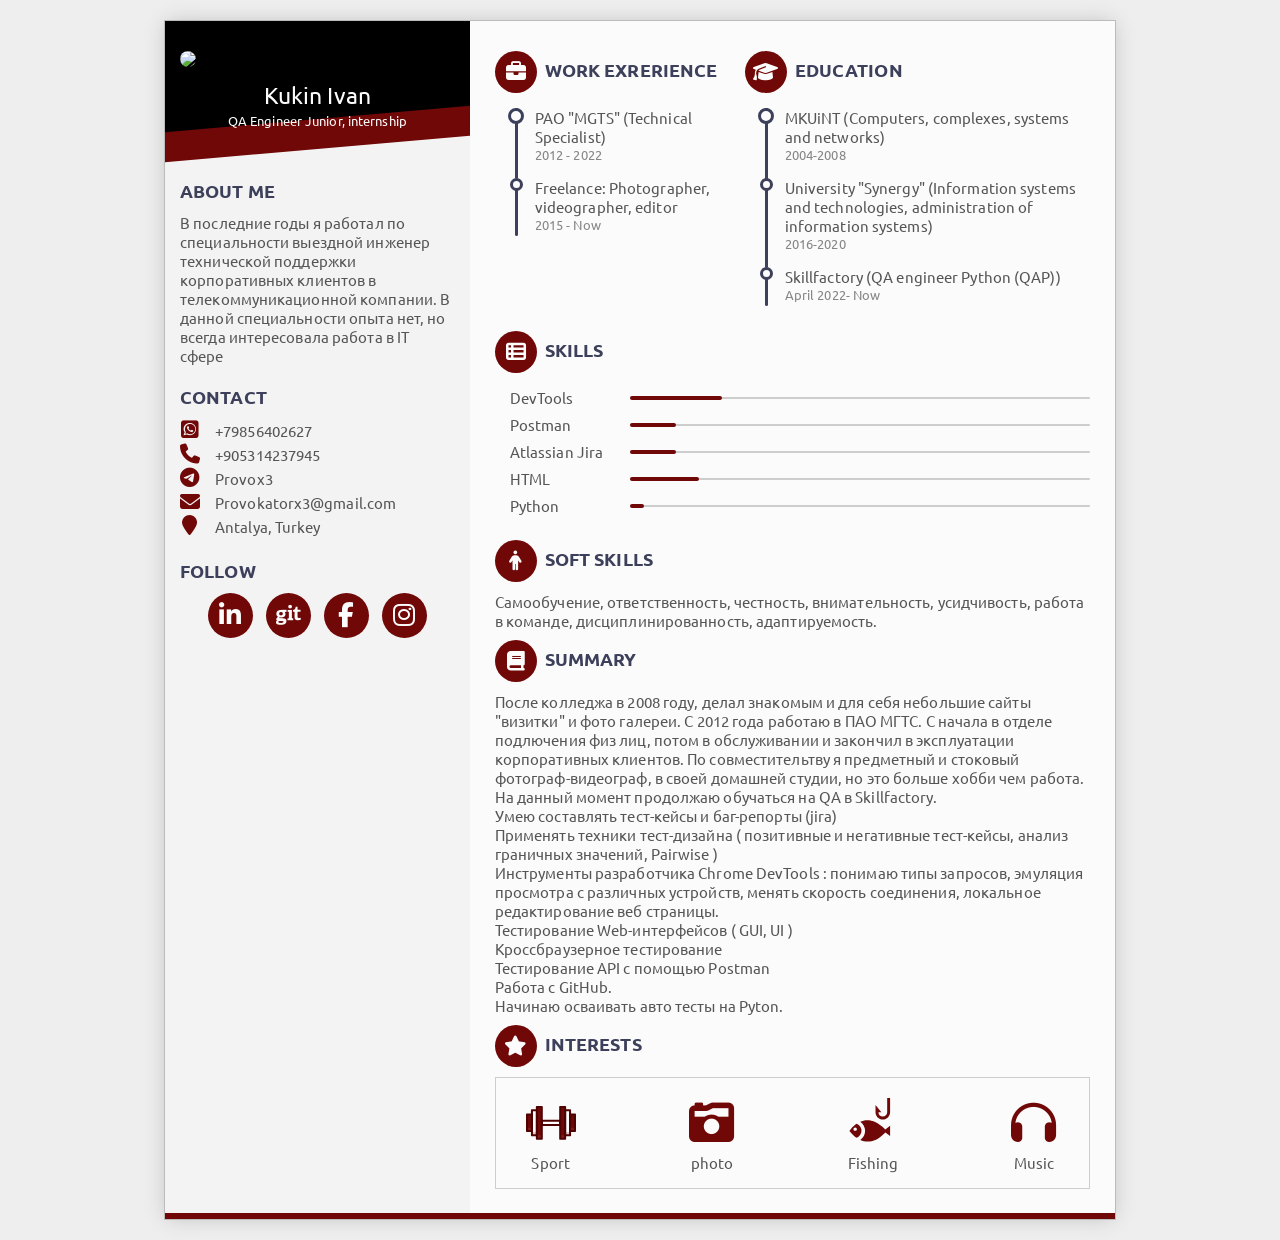
==== commit 5feda842: "edit title" ====
--- a/index.html
+++ b/index.html
@@ -2,7 +2,7 @@
 <html lang="en" >
 <head>
   <meta charset="UTF-8">
-  <title>CodePen - Resume</title>
+  <title>Kukin Ivan - Resume</title>
   <link rel='stylesheet' href='https://fonts.googleapis.com/css?family=Ubuntu'>
 <link rel='stylesheet' href='https://cdnjs.cloudflare.com/ajax/libs/font-awesome/6.1.1/css/all.css'>
 
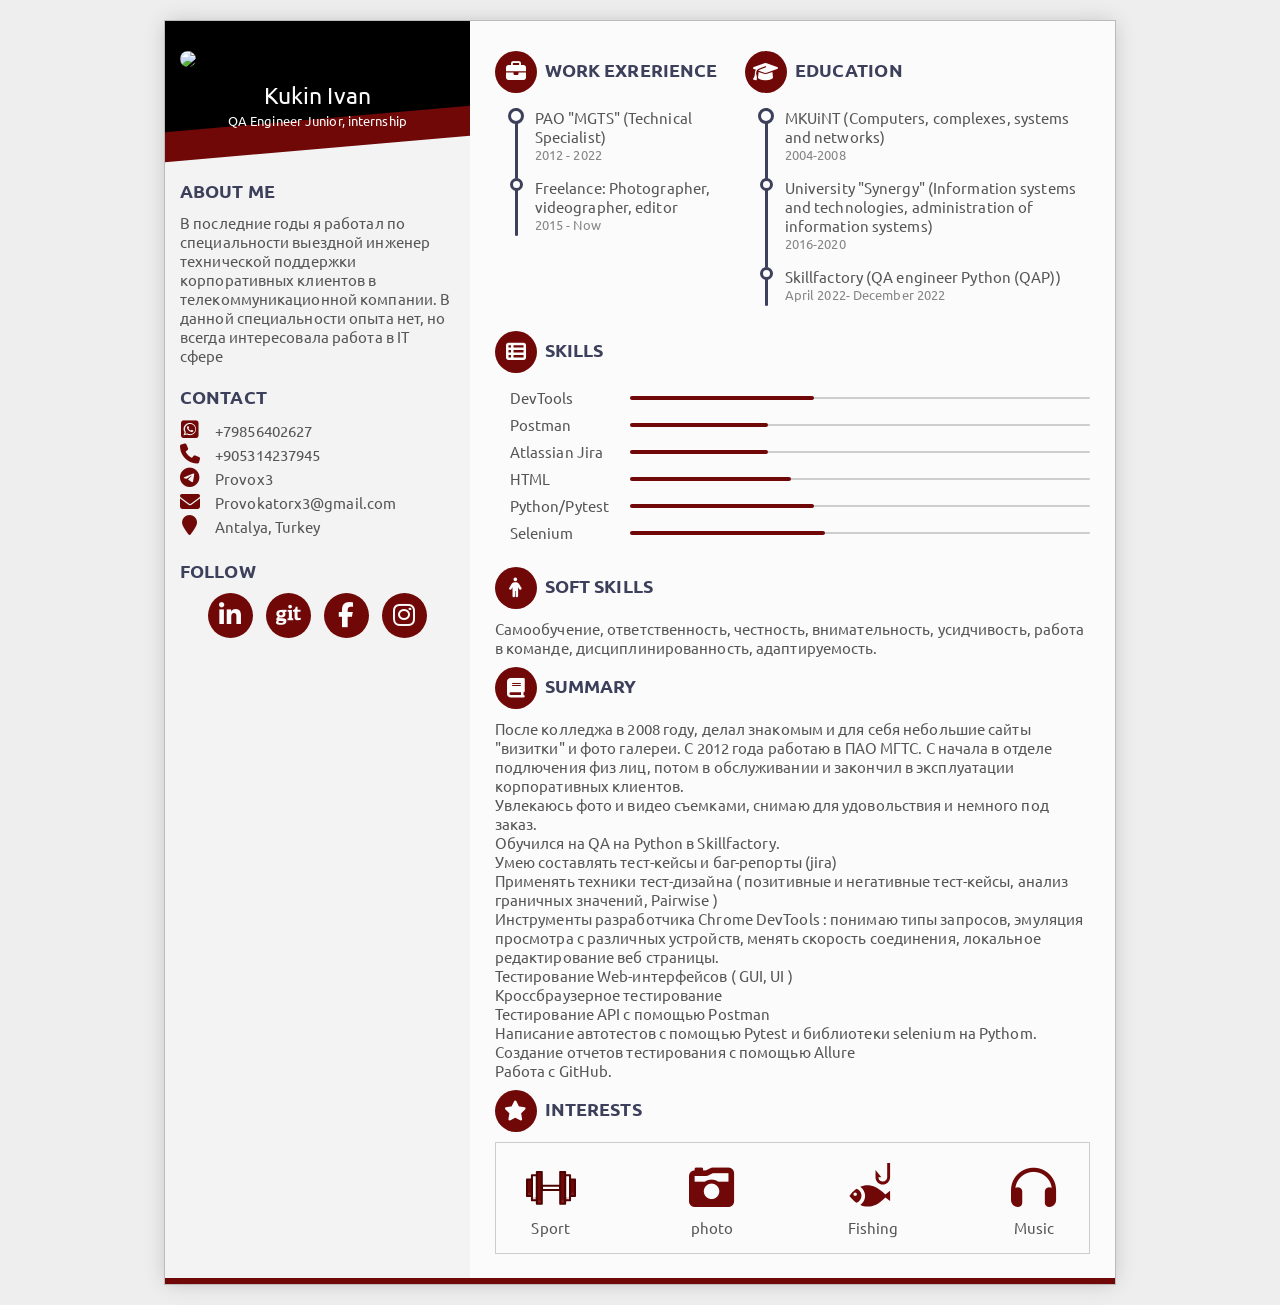
==== commit da74e443: "update skills" ====
--- a/index.html
+++ b/index.html
@@ -55,37 +55,42 @@
       <ul>
         <li><span>MKUiNT (Computers, complexes, systems and networks)</span><small>2004-2008</small></li>
         <li><span>University "Synergy" (Information systems and technologies, administration of information systems)</span><small>2016-2020</small></li>
-		<li><span>Skillfactory (QA engineer Python (QAP))</span><small>April 2022- Now</small></li>
+		<li><span>Skillfactory (QA engineer Python (QAP))</span><small>April 2022- December 2022</small></li>
       </ul>
     </div>
     <div class="skills-prog">
 		<h3><i class="fa fa-th-list"></i>Skills</h3>
 <ul>
-    <li data-percent="20"><span>DevTools</span>
+    <li data-percent="40"><span>DevTools</span>
           <div class="skills-bar">
             <div class="bar"></div>
           </div>
     </li>
-        <li data-percent="10"><span>Postman</span>
+        <li data-percent="30"><span>Postman</span>
           <div class="skills-bar">
             <div class="bar"></div>
           </div>
         </li>
-        <li data-percent="10"><span>Atlassian Jira</span>
+        <li data-percent="30"><span>Atlassian Jira</span>
           <div class="skills-bar">
             <div class="bar"></div>
           </div>
         </li>
-        <li data-percent="15"><span>HTML</span>
+        <li data-percent="35"><span>HTML</span>
           <div class="skills-bar">
             <div class="bar"></div>
           </div>
         </li>
-        <li data-percent="3"><span>Python</span>
+        <li data-percent="40"><span>Python/Pytest</span>
           <div class="skills-bar">
             <div class="bar"></div>
           </div>
         </li>
+	    </li>
+        <li data-percent="45"><span>Selenium</span>
+          <div class="skills-bar">
+            <div class="bar"></div>
+          </div>
       </ul>
 </div>
 		<div class="skills-soft">
@@ -97,17 +102,19 @@
       <h3><i class="fa fa-book"></i>Summary</h3>
       После колледжа в 2008 году, делал знакомым и для себя небольшие сайты "визитки" и фото галереи.
 С 2012 года работаю в ПАО МГТС. С начала в отделе подлючения физ лиц, потом в обслуживании и закончил в эксплуатации корпоративных клиентов.
-По совместительтву я предметный и стоковый фотограф-видеограф, в своей домашней студии, но это больше хобби чем работа.
-<br>На данный момент продолжаю обучаться на QA в Skillfactory.
+<br>Увлекаюсь фото и видео съемками, снимаю для удовольствия и немного под заказ.
+<br>Обучился на QA на Python в Skillfactory.
 <br>Умею составлять тест-кейсы и баг-репорты (jira)
 <br>Применять техники тест-дизайна ( позитивные и негативные тест-кейсы, анализ граничных значений, Pairwise )
 <br>Инструменты разработчика Chrome DevTools : понимаю типы запросов, эмуляция просмотра с различных устройств, менять скорость соединения, локальное редактирование веб страницы.
 <br>Тестирование Web-интерфейсов ( GUI, UI )
 <br>Кроссбраузерное тестирование
 <br>Тестирование API с помощью Postman
+<br>Написание автотестов с помощью Pytest и библиотеки selenium на Pythom.
+<br>Создание отчетов тестирования с помощью Allure
 <br>Работа c GitHub.
 
-<br>Начинаю осваивать авто тесты на Pyton.
+<br>
     </div>
     <div class="interests">
       <h3><i class="fa fa-star"></i>Interests</h3>
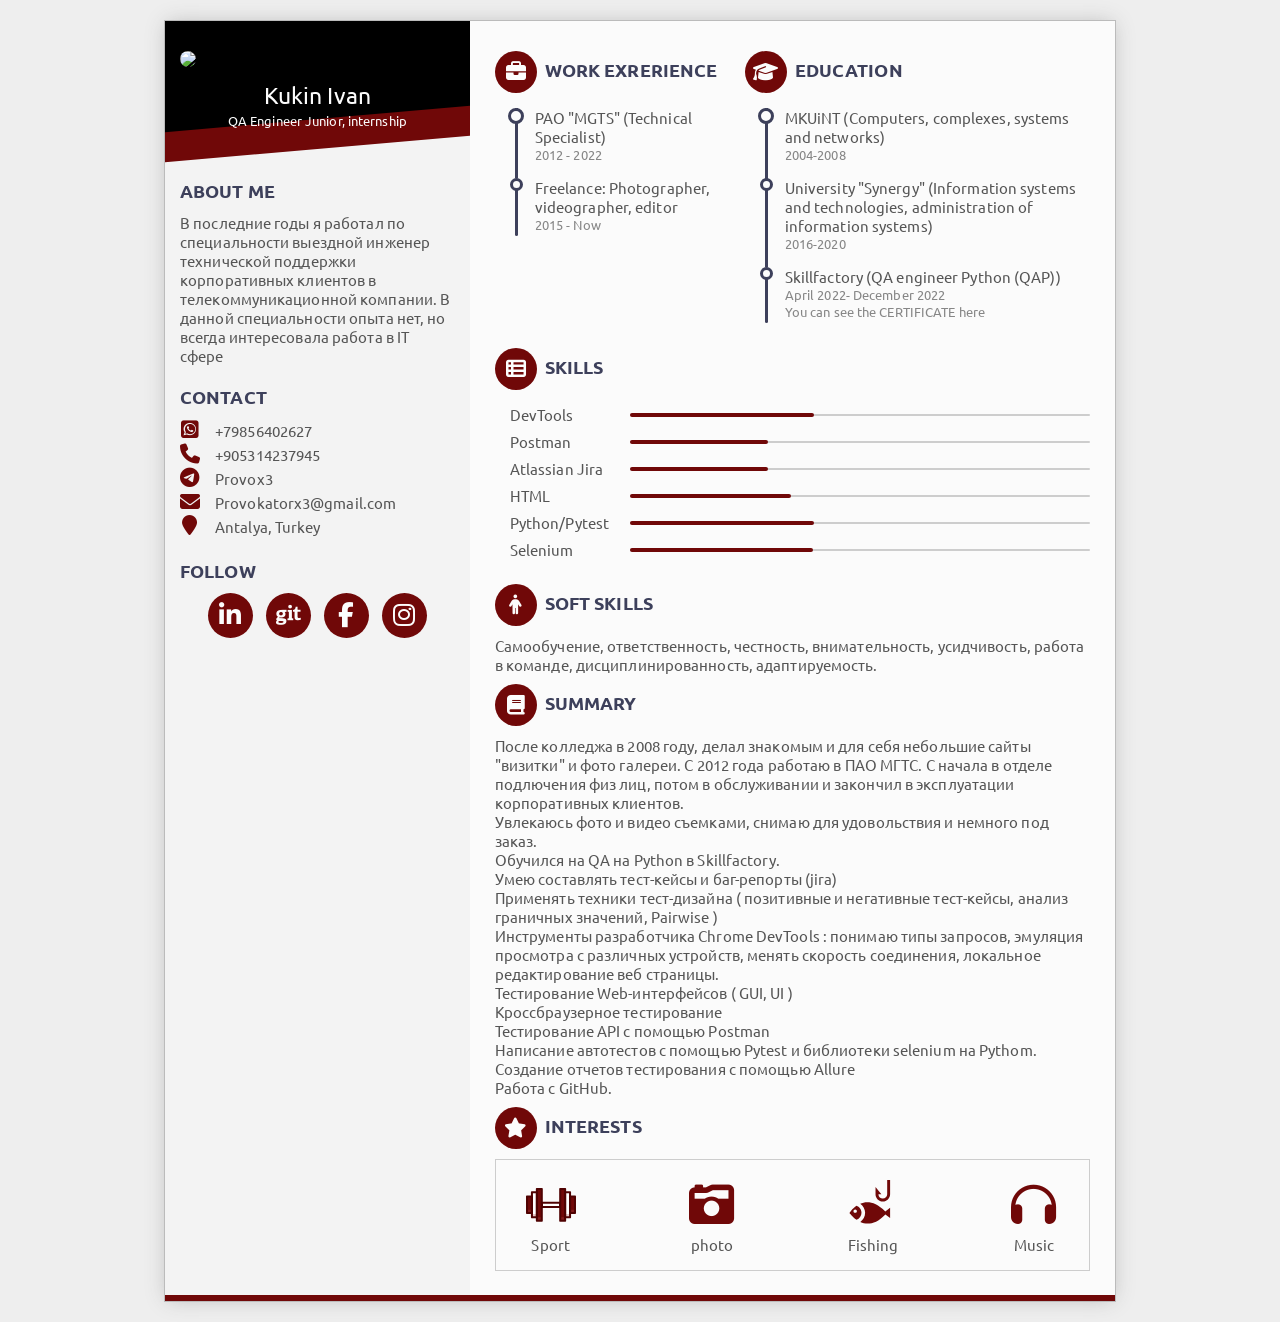
==== commit acbfff0c: "add CERTIFICATE" ====
--- a/index.html
+++ b/index.html
@@ -55,7 +55,7 @@
       <ul>
         <li><span>MKUiNT (Computers, complexes, systems and networks)</span><small>2004-2008</small></li>
         <li><span>University "Synergy" (Information systems and technologies, administration of information systems)</span><small>2016-2020</small></li>
-		<li><span>Skillfactory (QA engineer Python (QAP))</span><small>April 2022- December 2022</small></li>
+		<li><span>Skillfactory (QA engineer Python (QAP))</span><small>April 2022- December 2022</small><small><a href="https://github.com/KukinIvan/KukinIvan.github.io/blob/7f74e531b8a24748906c940caf414e1d56b1b0a8/Kukin%20Ivan.pdf" target="_blank">You can see the CERTIFICATE here</a></small></li>
       </ul>
     </div>
     <div class="skills-prog">
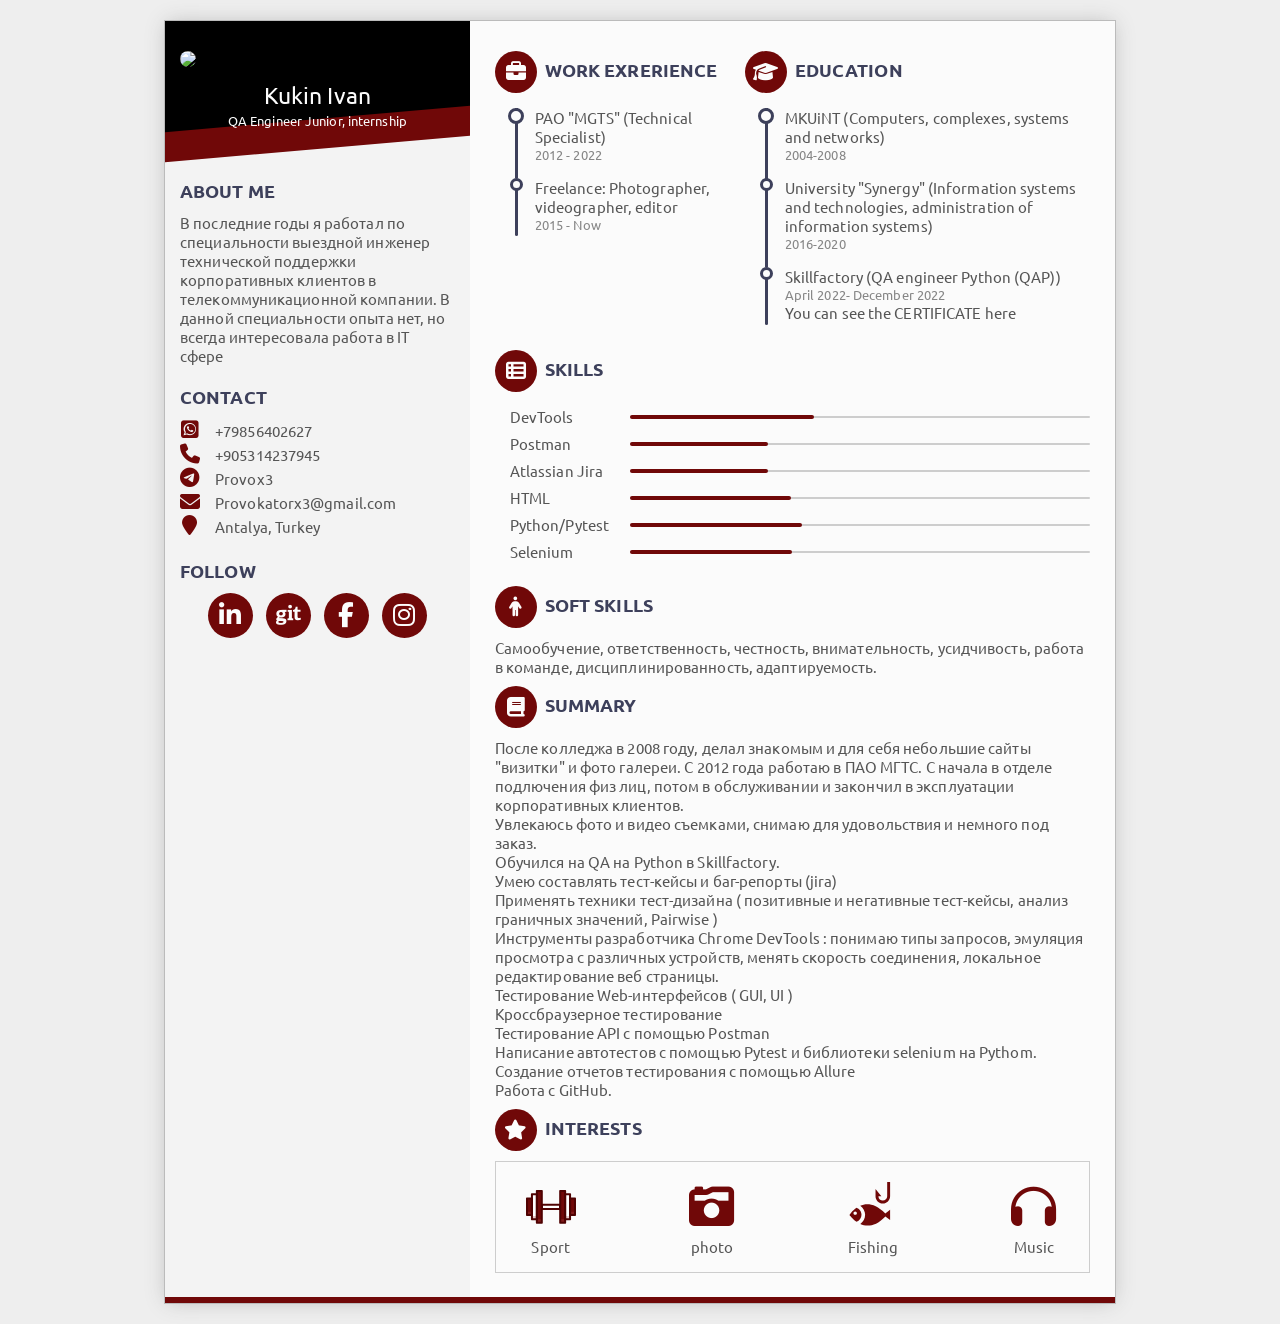
==== commit a8b8fc21: "correction style.css" ====
--- a/index.html
+++ b/index.html
@@ -55,7 +55,8 @@
       <ul>
         <li><span>MKUiNT (Computers, complexes, systems and networks)</span><small>2004-2008</small></li>
         <li><span>University "Synergy" (Information systems and technologies, administration of information systems)</span><small>2016-2020</small></li>
-		<li><span>Skillfactory (QA engineer Python (QAP))</span><small>April 2022- December 2022</small><small><a href="https://github.com/KukinIvan/KukinIvan.github.io/blob/7f74e531b8a24748906c940caf414e1d56b1b0a8/Kukin%20Ivan.pdf" target="_blank">You can see the CERTIFICATE here</a></small></li>
+		<li><span>Skillfactory (QA engineer Python (QAP))</span><small>April 2022- December 2022</small>
+			<a href="https://github.com/KukinIvan/KukinIvan.github.io/blob/7f74e531b8a24748906c940caf414e1d56b1b0a8/Kukin%20Ivan.pdf" target="_blank" >You can see the CERTIFICATE here</a></li>
       </ul>
     </div>
     <div class="skills-prog">
@@ -139,4 +140,4 @@
   <script src='https://cdnjs.cloudflare.com/ajax/libs/jquery/2.2.4/jquery.min.js'></script><script  src="./script.js"></script>
 
 </body>
-</html>
+</html>
--- a/style.css
+++ b/style.css
@@ -209,6 +209,10 @@
 .resume .func .work small, .resume .func .edu small {
   display: block;
   opacity: 0.7;
+} 
+.resume .func .work a:hover, .resume .func .edu a:hover {
+    color: #CE242B; /* Цвет ссылки при наведении */ 
+    text-decoration: underline; /* Добавляем подчёркивание */
 }
 .resume .func .work ul li, .resume .func .edu ul li {
   position: relative;
@@ -219,7 +223,7 @@
 .resume .func .work ul li:hover::before, .resume .func .edu ul li:hover::before {
   animation: circle 1.2s infinite;
 }
-.resume .func .work ul li:hover span, .resume .func .edu ul li:hover span {
+.resume .func .work ul li:hover span, .resume .func .edu ul li:hover span { 
   color: #e07a5f;
 }
 @keyframes circle {
